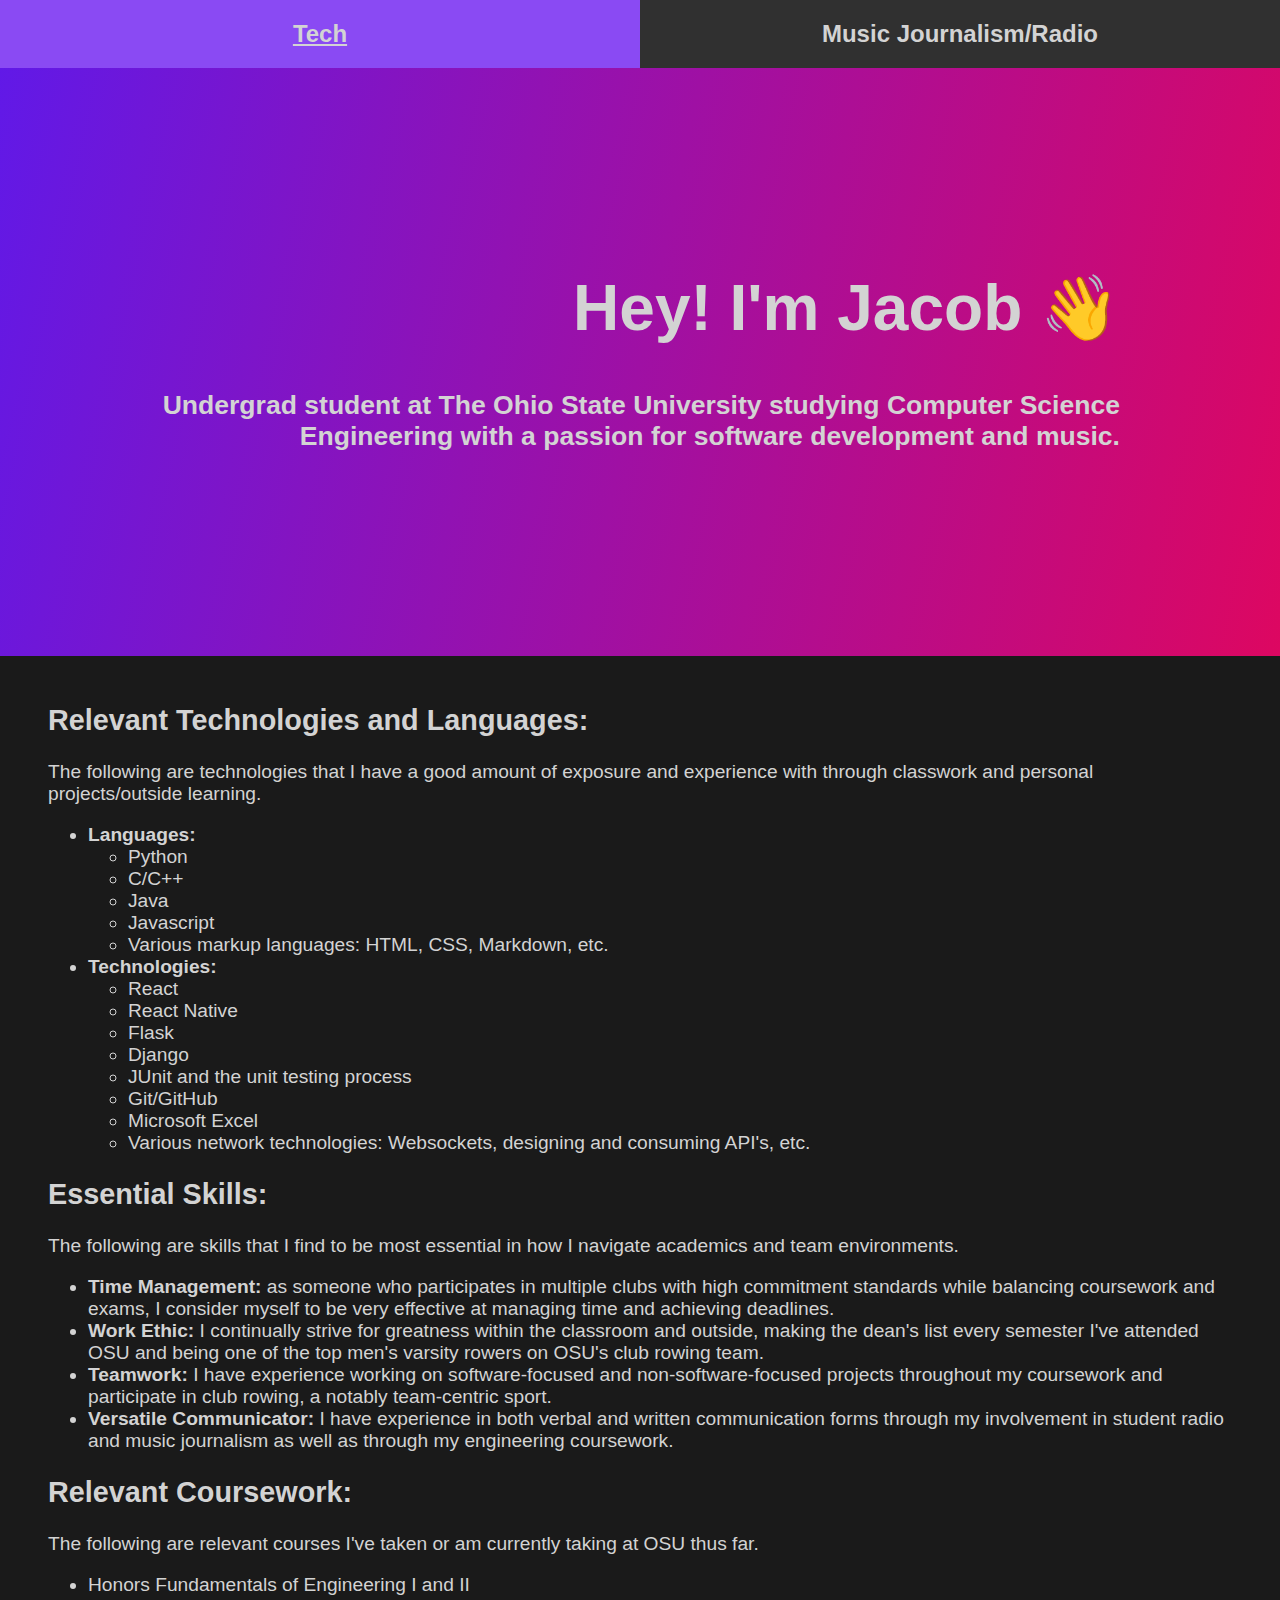
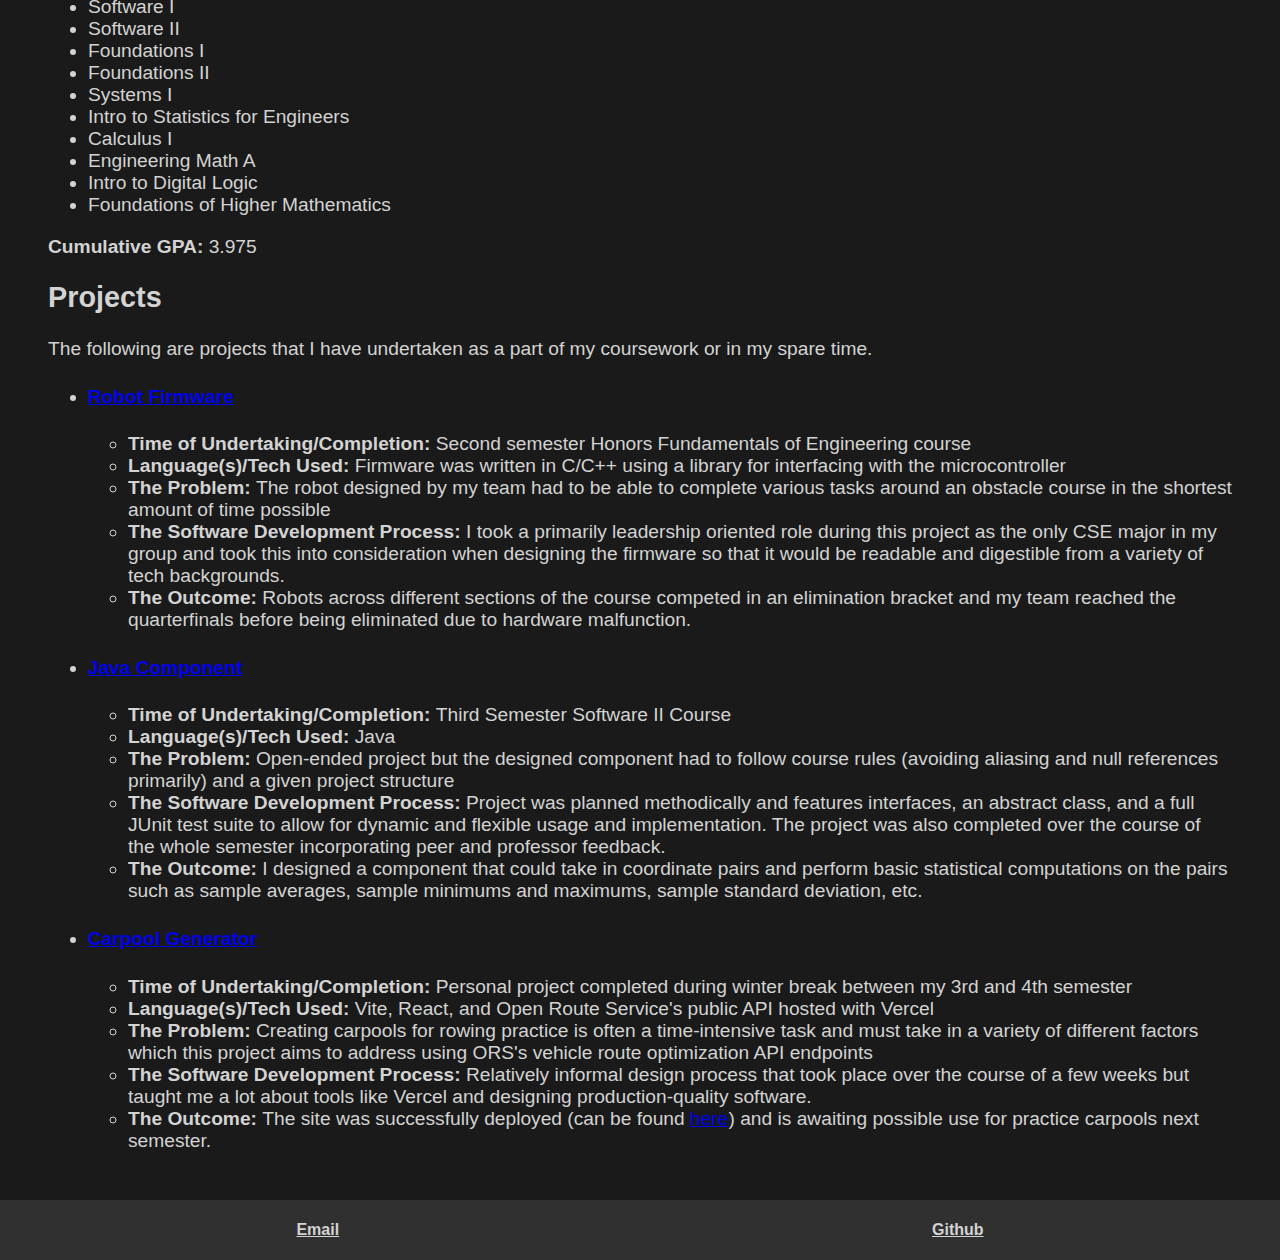
==== index.html @ 410531cd "first commit" ====
<!DOCTYPE html>
<html>
    <head>
        <meta charset="UTF-8">
        <meta name="viewport" content="width=device-width, initial-scale=1.0">
        <title>Portfolio</title>
        <link rel="stylesheet" href="styles.css">
        <link href="https://api.fontshare.com/v2/css?f[]=satoshi@500&f[]=tanker@400&display=swap" rel="stylesheet">
    </head>
    <body>
        <header id="header">
            <a href="index.html"><h2>Tech</h2></a>
            <a href="music.html"><h2>Music Journalism/Radio</h2></a>
        </header>
        <div id="intro-box">
            <h1>Hey! I'm Jacob 👋</h1>
            <h5>Undergrad student at The Ohio State University studying Computer Science Engineering with a passion for software development and music.</h5>
        </div>
        <div id="main-content">
            <div id="relevant-tech-section">
                <h2>Relevant Technologies and Languages: </h2>
                <p>The following are technologies that I have a good amount of exposure and experience with through classwork and personal projects/outside learning.</p>
                <ul>
                    <li><b>Languages:</b></li>
                    <ul>
                        <li>Python</li>
                        <li>C/C++</li>
                        <li>Java</li>
                        <li>Javascript</li>
                        <li>Various markup languages: HTML, CSS, Markdown, etc.</li>
                    </ul>
                    <li><b>Technologies:</b></li>
                    <ul>
                        <li>React</li>
                        <li>React Native</li>
                        <li>Flask</li>
                        <li>Django</li>
                        <li>JUnit and the unit testing process</li>
                        <li>Git/GitHub</li>
                        <li>Microsoft Excel</li>
                        <li>Various network technologies: Websockets, designing and consuming API's, etc.</li>
                    </ul>
                </ul>
            </div>
            <div id="abstract-skills-section">
                <h2>Essential Skills: </h2>
                <p>The following are skills that I find to be most essential in how I navigate academics and team environments.</p>
                <ul>
                    <li><b>Time Management: </b> as someone who participates in multiple clubs with high commitment standards while balancing coursework and exams, I consider myself to be very effective at managing time and achieving deadlines.</li>
                    <li><b>Work Ethic: </b> I continually strive for greatness within the classroom and outside, making the dean's list every semester I've attended OSU and being one of the top men's varsity rowers on OSU's club rowing team.</li>
                    <li><b>Teamwork: </b> I have experience working on software-focused and non-software-focused projects throughout my coursework and participate in club rowing, a notably team-centric sport.</li>
                    <li><b>Versatile Communicator: </b> I have experience in both verbal and written communication forms through my involvement in student radio and music journalism as well as through my engineering coursework.</li>
                </ul>
            </div>
            <div id="coursework-section">
                <h2>Relevant Coursework: </h2>
                <p>The following are relevant courses I've taken or am currently taking at OSU thus far.</p>
                <ul>
                    <li>Honors Fundamentals of Engineering I and II</li>
                    <li>Software I</li>
                    <li>Software II</li>
                    <li>Foundations I</li>
                    <li>Foundations II</li>
                    <li>Systems I</li>
                    <li>Intro to Statistics for Engineers</li>
                    <li>Calculus I</li>
                    <li>Engineering Math A</li>
                    <li>Intro to Digital Logic</li>
                    <li>Foundations of Higher Mathematics</li>
                </ul>
                <p><b>Cumulative GPA:</b> 3.975</p>
            </div>
            <div id="projects-section">
                <h2>Projects</h2>
                <p>The following are projects that I have undertaken as a part of my coursework or in my spare time.</p>
                <ul>
                    <li><h4><a href="https://github.com/Js-cook/ENGR-1282-robot-firmware-B5">Robot Firmware</a></h4></li>
                    <ul>
                        <li><b>Time of Undertaking/Completion: </b> Second semester Honors Fundamentals of Engineering course</li>
                        <li><b>Language(s)/Tech Used: </b>Firmware was written in C/C++ using a library for interfacing with the microcontroller</li>
                        <li><b>The Problem: </b> The robot designed by my team had to be able to complete various tasks around an obstacle course in the shortest amount of time possible</li>
                        <li><b>The Software Development Process: </b> I took a primarily leadership oriented role during this project as the only CSE major in my group and took this into consideration when designing the firmware so that it would be readable and digestible from a variety of tech backgrounds.</li>
                        <li><b>The Outcome: </b> Robots across different sections of the course competed in an elimination bracket and my team reached the quarterfinals before being eliminated due to hardware malfunction.</li>
                    </ul>
                    <li><h4><a href="https://github.com/Js-cook/Cook-AU24-Component">Java Component</a></h4></li>
                    <ul>
                        <li><b>Time of Undertaking/Completion: </b> Third Semester Software II Course</li>
                        <li><b>Language(s)/Tech Used: </b>Java</li>
                        <li><b>The Problem: </b> Open-ended project but the designed component had to follow course rules (avoiding aliasing and null references primarily) and a given project structure</li>
                        <li><b>The Software Development Process: </b> Project was planned methodically and features interfaces, an abstract class, and a full JUnit test suite to allow for dynamic and flexible usage and implementation. The project was also completed over the course of the whole semester incorporating peer and professor feedback.</li>
                        <li><b>The Outcome: </b> I designed a component that could take in coordinate pairs and perform basic statistical computations on the pairs such as sample averages, sample minimums and maximums, sample standard deviation, etc.</li>
                    </ul>
                    <li><h4><a href="https://github.com/Js-cook/carpool-generator">Carpool Generator</a></h4></li>
                    <ul>
                        <li><b>Time of Undertaking/Completion: </b> Personal project completed during winter break between my 3rd and 4th semester</li>
                        <li><b>Language(s)/Tech Used: </b>Vite, React, and Open Route Service's public API hosted with Vercel</li>
                        <li><b>The Problem: </b> Creating carpools for rowing practice is often a time-intensive task and must take in a variety of different factors which this project aims to address using ORS's vehicle route optimization API endpoints</li>
                        <li><b>The Software Development Process: </b> Relatively informal design process that took place over the course of a few weeks but taught me a lot about tools like Vercel and designing production-quality software.</li>
                        <li><b>The Outcome: </b> The site was successfully deployed (can be found <a href="https://carpool-generator.vercel.app/">here</a>) and is awaiting possible use for practice carpools next semester.</li>
                    </ul>
                </ul>
            </div>
        </div>
        <footer id="page-footer">
            <h4><a href="mailto:cook.2112@buckeyemail.osu.edu">Email</a></h4>
            <h4><a href="https://github.com/Js-cook">Github</a></h4>
        </footer>
        <script src="script.js"></script>
    </body>
</html>
---- styles.css ----
body {
    margin: 0;
    overflow-x: hidden;
    background-color: #1a1a1a;
}

.marquee-img {
    width: 200px; 
    height: 200px; 
    object-fit: cover; 
    flex-shrink: 0; 
}
  
.marquee{
    overflow: hidden;
    width: 100vw;
    height: 200px; /* must match img height above */
    position: relative;
}

#first-marquee-content{
    display: flex;
    position: absolute;
    animation: marquee-right 50s linear infinite;
}

#second-marquee-content{
    display: flex;
    position: absolute;
    animation: marquee-left 50s linear infinite;
}

#intro-box {
    margin-top: 0;
    background: linear-gradient(282deg,#dd0761,#6119e7);
    padding: 10rem;
    animation: gradient-animation 1s ease infinite;
    text-align: end;
    color: lightgray;
    font-family: 'Tanker', sans-serif;
    font-size: xx-large;
}

#main-content {
    margin: 3rem;
    font-size: larger;
    font-family: 'Satoshi', sans-serif;
    color: lightgrey;
}

#header {
    display: flex;
    flex-direction: row;
    justify-content: space-evenly;
    text-align: center;
    background-color: #303030;
    font-family: 'Satoshi', sans-serif;
}

#article-card-container{
    display: grid;
    grid-template-columns: 1fr 1fr 1fr;
    column-gap: 1.5rem;
    row-gap: 1.5rem;
    /* flex-direction: row; */
}

.article-card {
    border: 2px solid lightgrey;
    border-radius: 5px;
    padding: 1rem;
}

.article-card:hover {
    border: 2px solid #8a4af3;
}

.card-btn {
    border: 2px solid #8a4af3;
    color: lightgray;
    padding: 0.5rem;
    border-radius: 5px;
    background-color: #8a4af3;
    text-decoration: none;
}

.card-btn:hover {
    border: 2px solid #4b2983;
    background-color: #4b2983;
}

#topster-chart {
    width: 45rem;
    height: 20rem;
}

#header a {
    color: lightgrey;
    text-decoration: none;
    display: block;
    height: 100%;
    width: 50%;
}

#page-footer{
    /* margin: 3rem; */
    display: flex;
    flex-direction: row;
    justify-content: space-around;
    text-align: center;
    background-color: #303030;
    color: lightgrey;
    font-family: 'Satoshi', sans-serif;
}

#page-footer a {
    color: lightgrey;
}

#header a:hover {
    color: lightgrey;
    text-decoration: underline;
    background-color: #8a4af3;
    display: block;
    height: 100%;
    width: 50%;
}

@keyframes gradient-animation {
    0% {
      background-position: 0% 50%;
    }
    50% {
      background-position: 100% 50%;
    }
    100% {
      background-position: 0% 50%;
    }
}

@keyframes marquee-right{
    from {
        transform: translateX(0%);
    }
    to {
        transform: translateX(-50%)
    }
}

@keyframes marquee-left {
    from {
        transform: translateX(-50%);
    }
    to {
        transform: translateX(0%)
    }
}
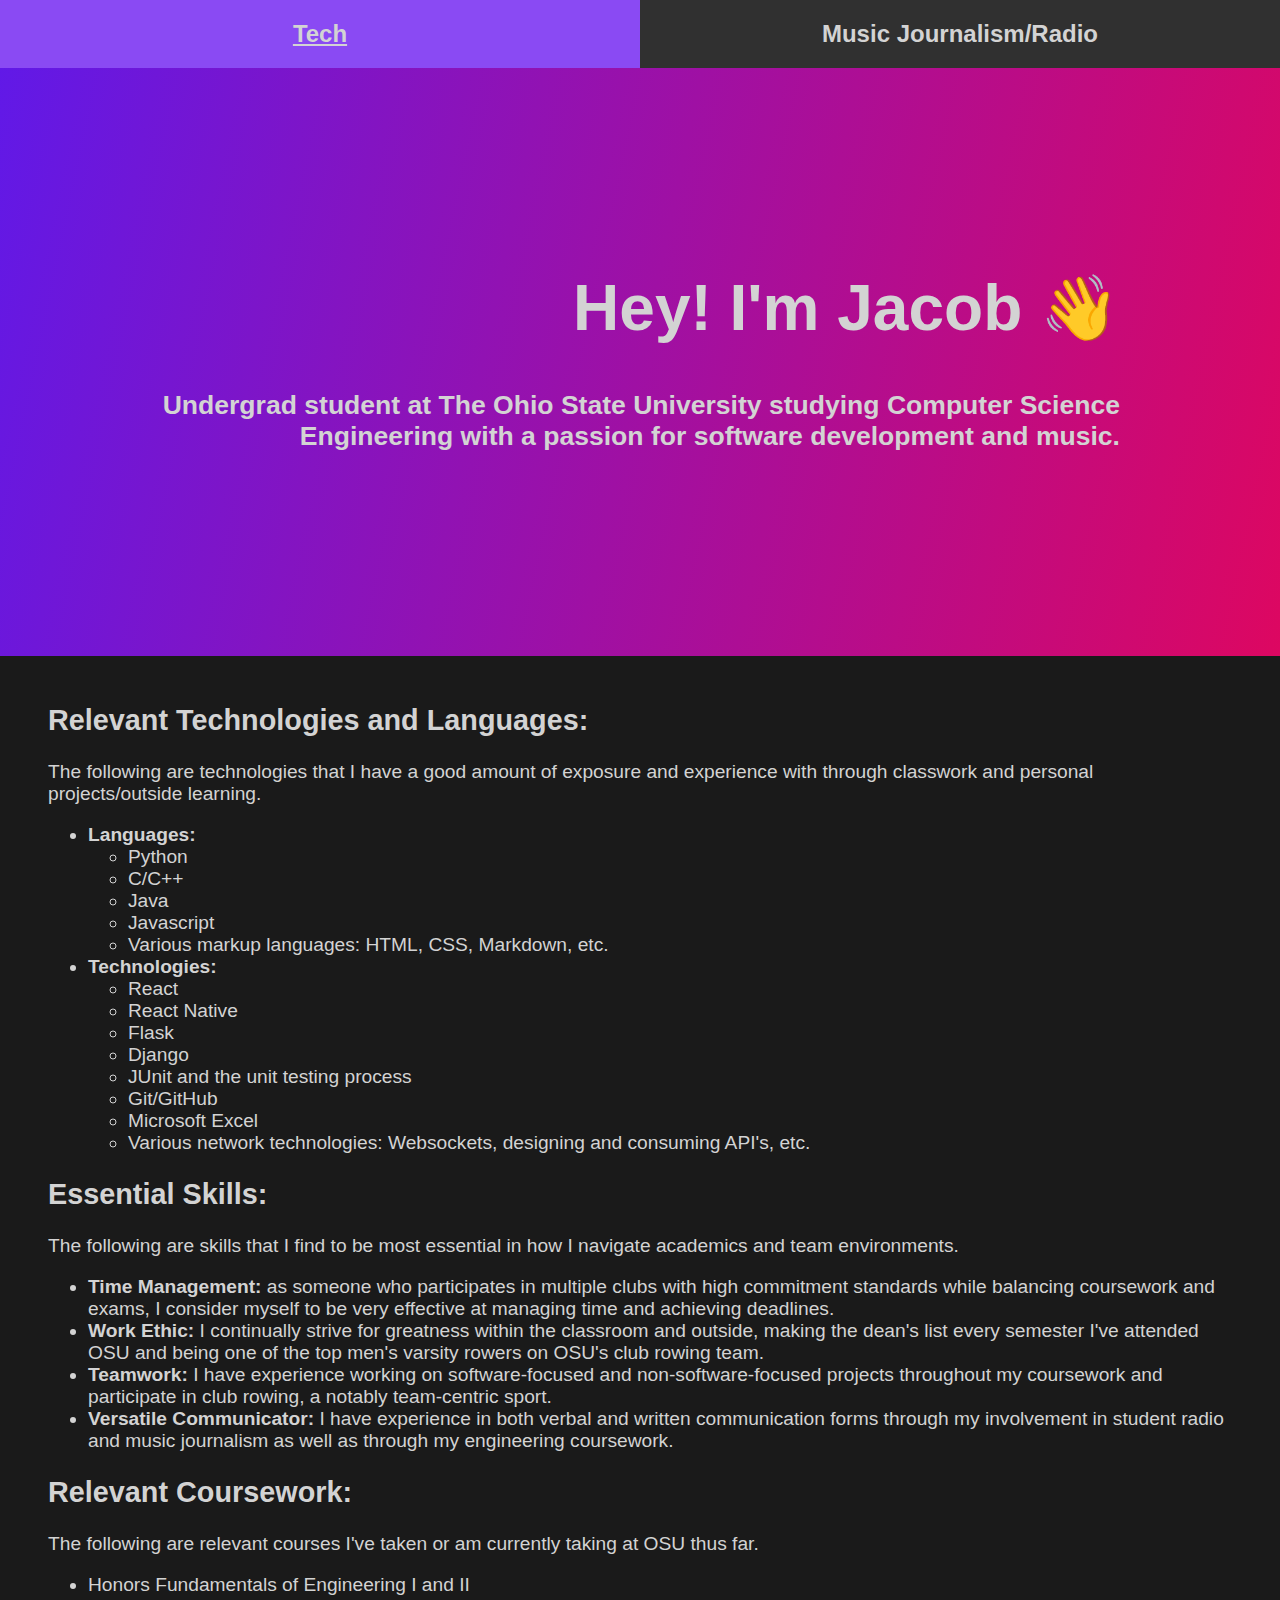
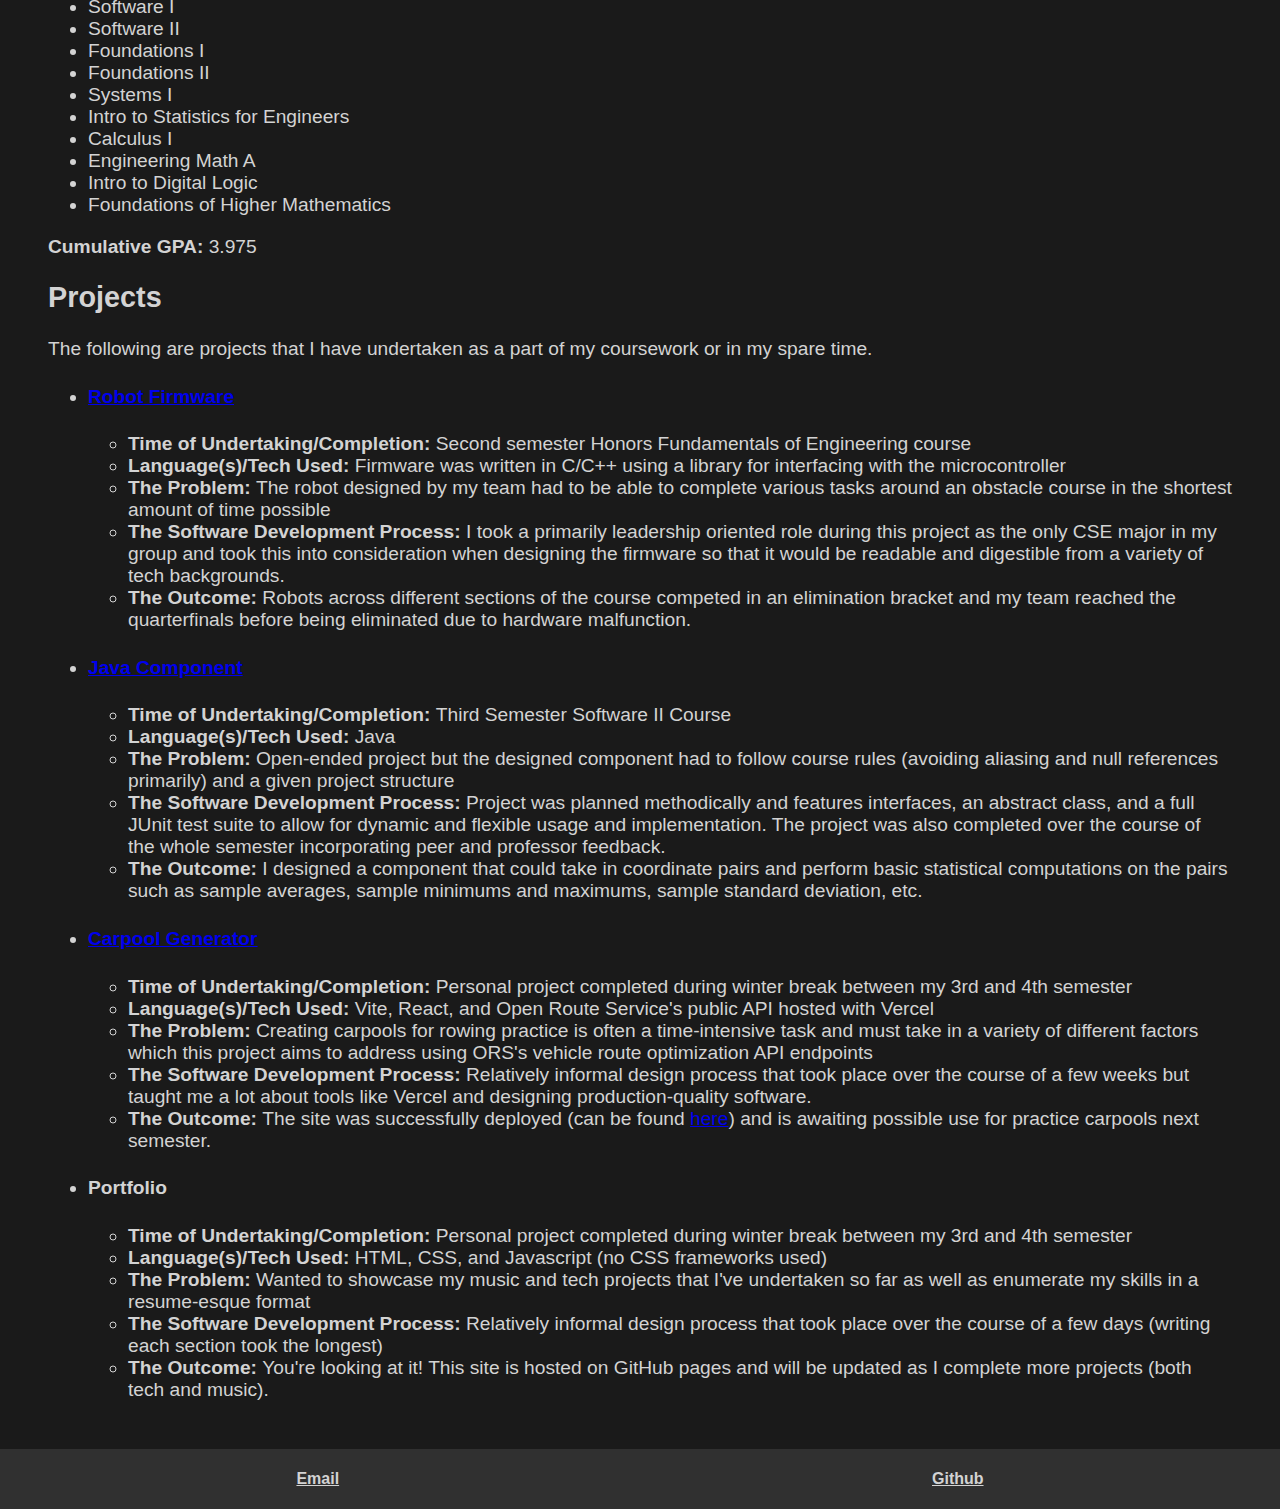
==== commit 03f81a3d: "Added portfolio to projects section" ====
--- a/index.html
+++ b/index.html
@@ -3,7 +3,7 @@
     <head>
         <meta charset="UTF-8">
         <meta name="viewport" content="width=device-width, initial-scale=1.0">
-        <title>Portfolio</title>
+        <title>Jacob Cook - Tech</title>
         <link rel="stylesheet" href="styles.css">
         <link href="https://api.fontshare.com/v2/css?f[]=satoshi@500&f[]=tanker@400&display=swap" rel="stylesheet">
     </head>
@@ -98,6 +98,14 @@
                         <li><b>The Software Development Process: </b> Relatively informal design process that took place over the course of a few weeks but taught me a lot about tools like Vercel and designing production-quality software.</li>
                         <li><b>The Outcome: </b> The site was successfully deployed (can be found <a href="https://carpool-generator.vercel.app/">here</a>) and is awaiting possible use for practice carpools next semester.</li>
                     </ul>
+                    <li><h4>Portfolio</h4></li>
+                    <ul>
+                        <li><b>Time of Undertaking/Completion: </b> Personal project completed during winter break between my 3rd and 4th semester</li>
+                        <li><b>Language(s)/Tech Used: </b>HTML, CSS, and Javascript (no CSS frameworks used)</li>
+                        <li><b>The Problem: </b> Wanted to showcase my music and tech projects that I've undertaken so far as well as enumerate my skills in a resume-esque format</li>
+                        <li><b>The Software Development Process: </b> Relatively informal design process that took place over the course of a few days (writing each section took the longest)</li>
+                        <li><b>The Outcome: </b> You're looking at it! This site is hosted on GitHub pages and will be updated as I complete more projects (both tech and music).</li>
+                    </ul>
                 </ul>
             </div>
         </div>
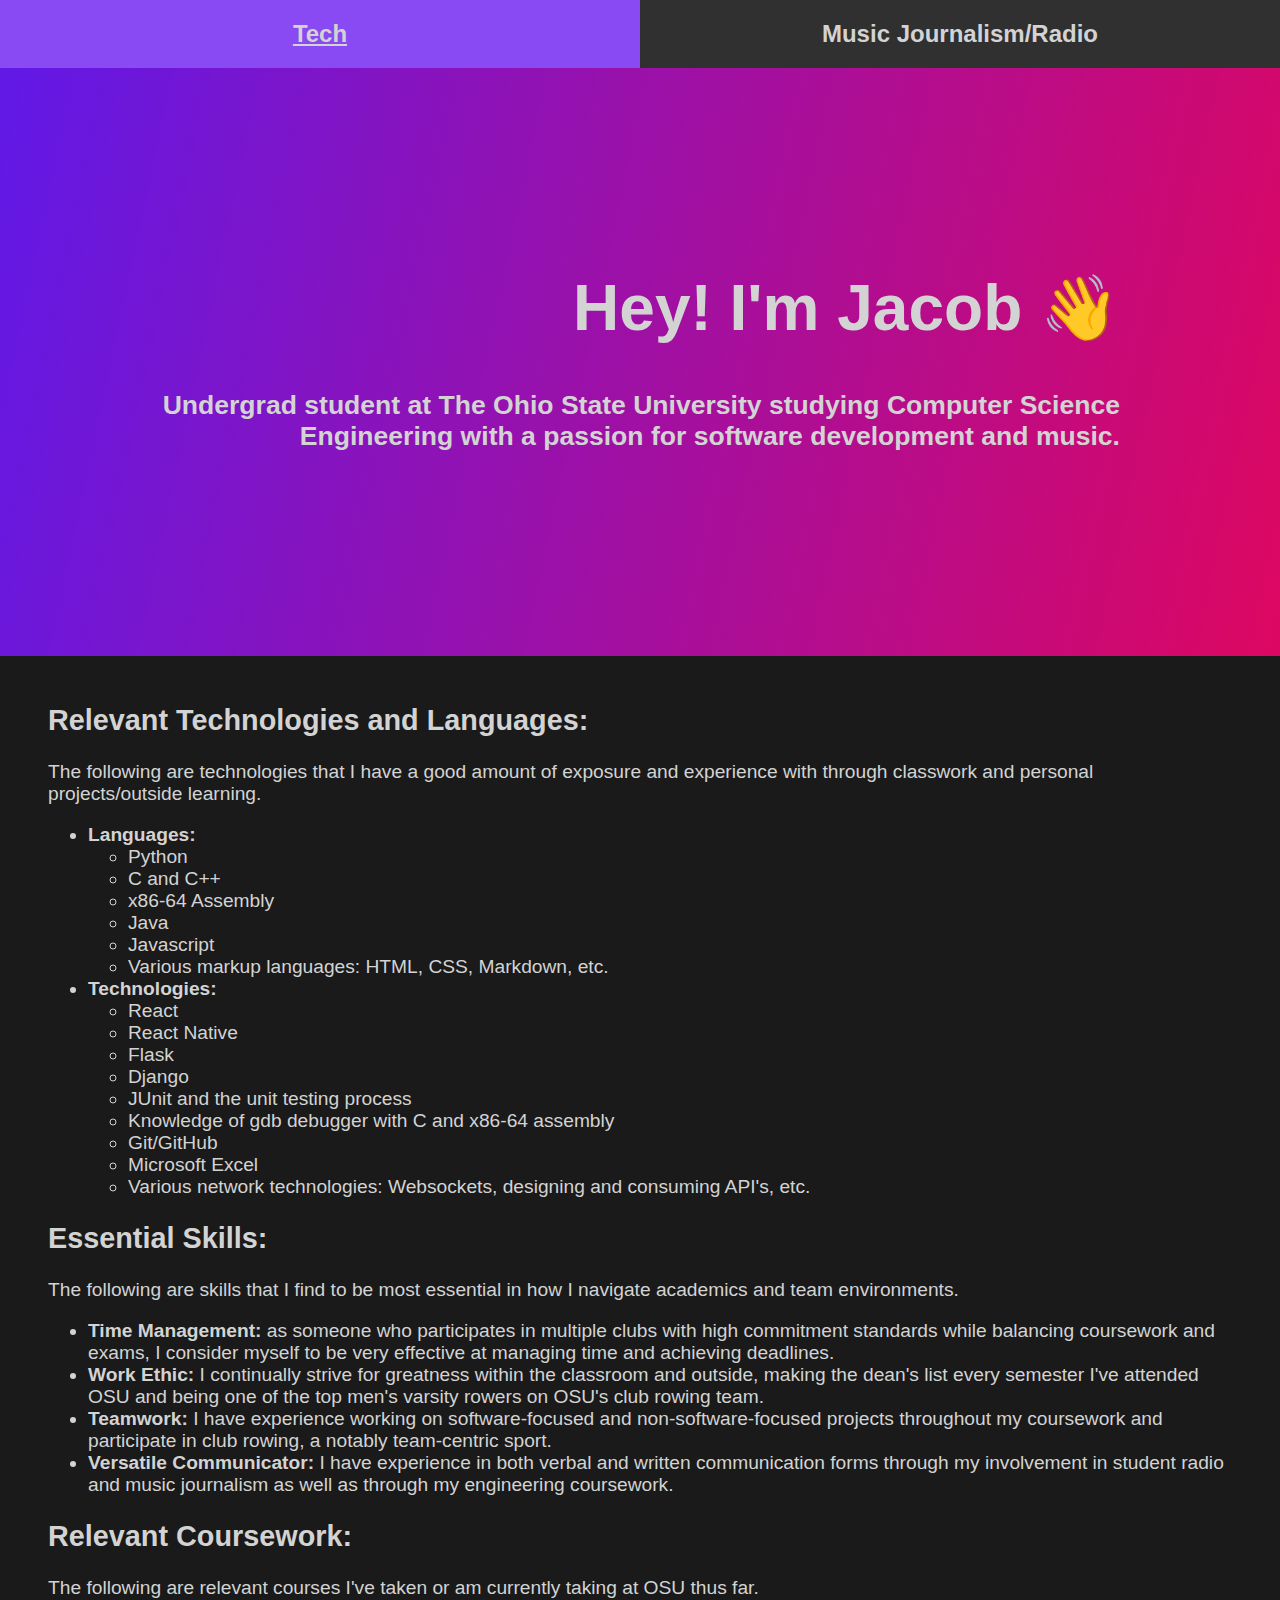
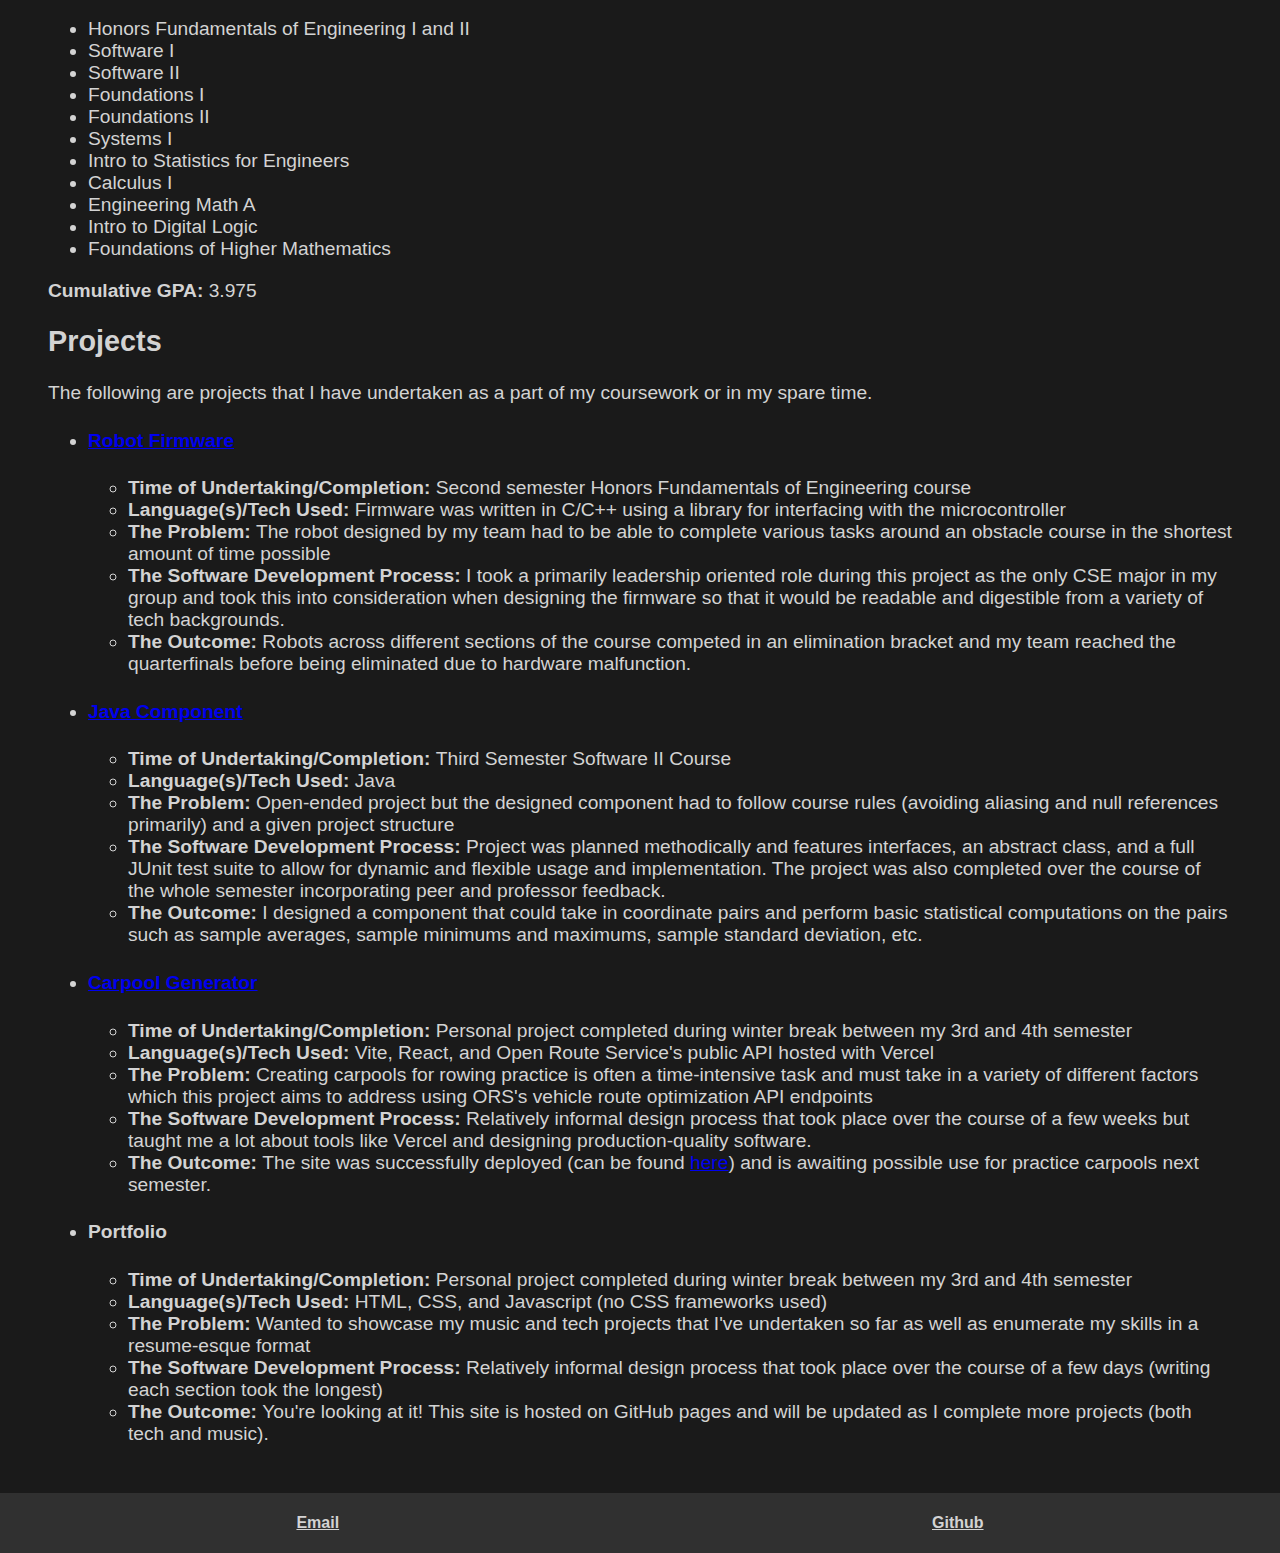
==== commit 33f6fdea: "Added some more langs" ====
--- a/index.html
+++ b/index.html
@@ -24,7 +24,8 @@
                     <li><b>Languages:</b></li>
                     <ul>
                         <li>Python</li>
-                        <li>C/C++</li>
+                        <li>C and C++</li>
+                        <li>x86-64 Assembly</li>
                         <li>Java</li>
                         <li>Javascript</li>
                         <li>Various markup languages: HTML, CSS, Markdown, etc.</li>
@@ -36,6 +37,7 @@
                         <li>Flask</li>
                         <li>Django</li>
                         <li>JUnit and the unit testing process</li>
+                        <li>Knowledge of gdb debugger with C and x86-64 assembly</li>
                         <li>Git/GitHub</li>
                         <li>Microsoft Excel</li>
                         <li>Various network technologies: Websockets, designing and consuming API's, etc.</li>
--- a/styles.css
+++ b/styles.css
@@ -154,4 +154,41 @@
     to {
         transform: translateX(0%)
     }
+}
+
+@media (max-width: 480px){
+    #intro-box {
+        margin-top: 0;
+        background: linear-gradient(282deg,#dd0761,#6119e7);
+        padding: 10rem;
+        animation: gradient-animation 1s ease infinite;
+        text-align: center;
+        color: lightgray;
+        font-family: 'Tanker', sans-serif;
+        font-size: large;
+    }
+
+    #header {
+        display: flex;
+        flex-direction: column;
+        text-align: center;
+        align-items: center;
+        background-color: #303030;
+        font-family: 'Satoshi', sans-serif;
+    }
+
+    #article-card-container{
+        display: block;
+        /* flex-direction: row; */
+    }
+
+    #article-card-container div {
+        margin-bottom: 3rem;
+    }
+
+    #topster-chart {
+        width: 20rem;
+        height: 10rem;
+    }
+
 }